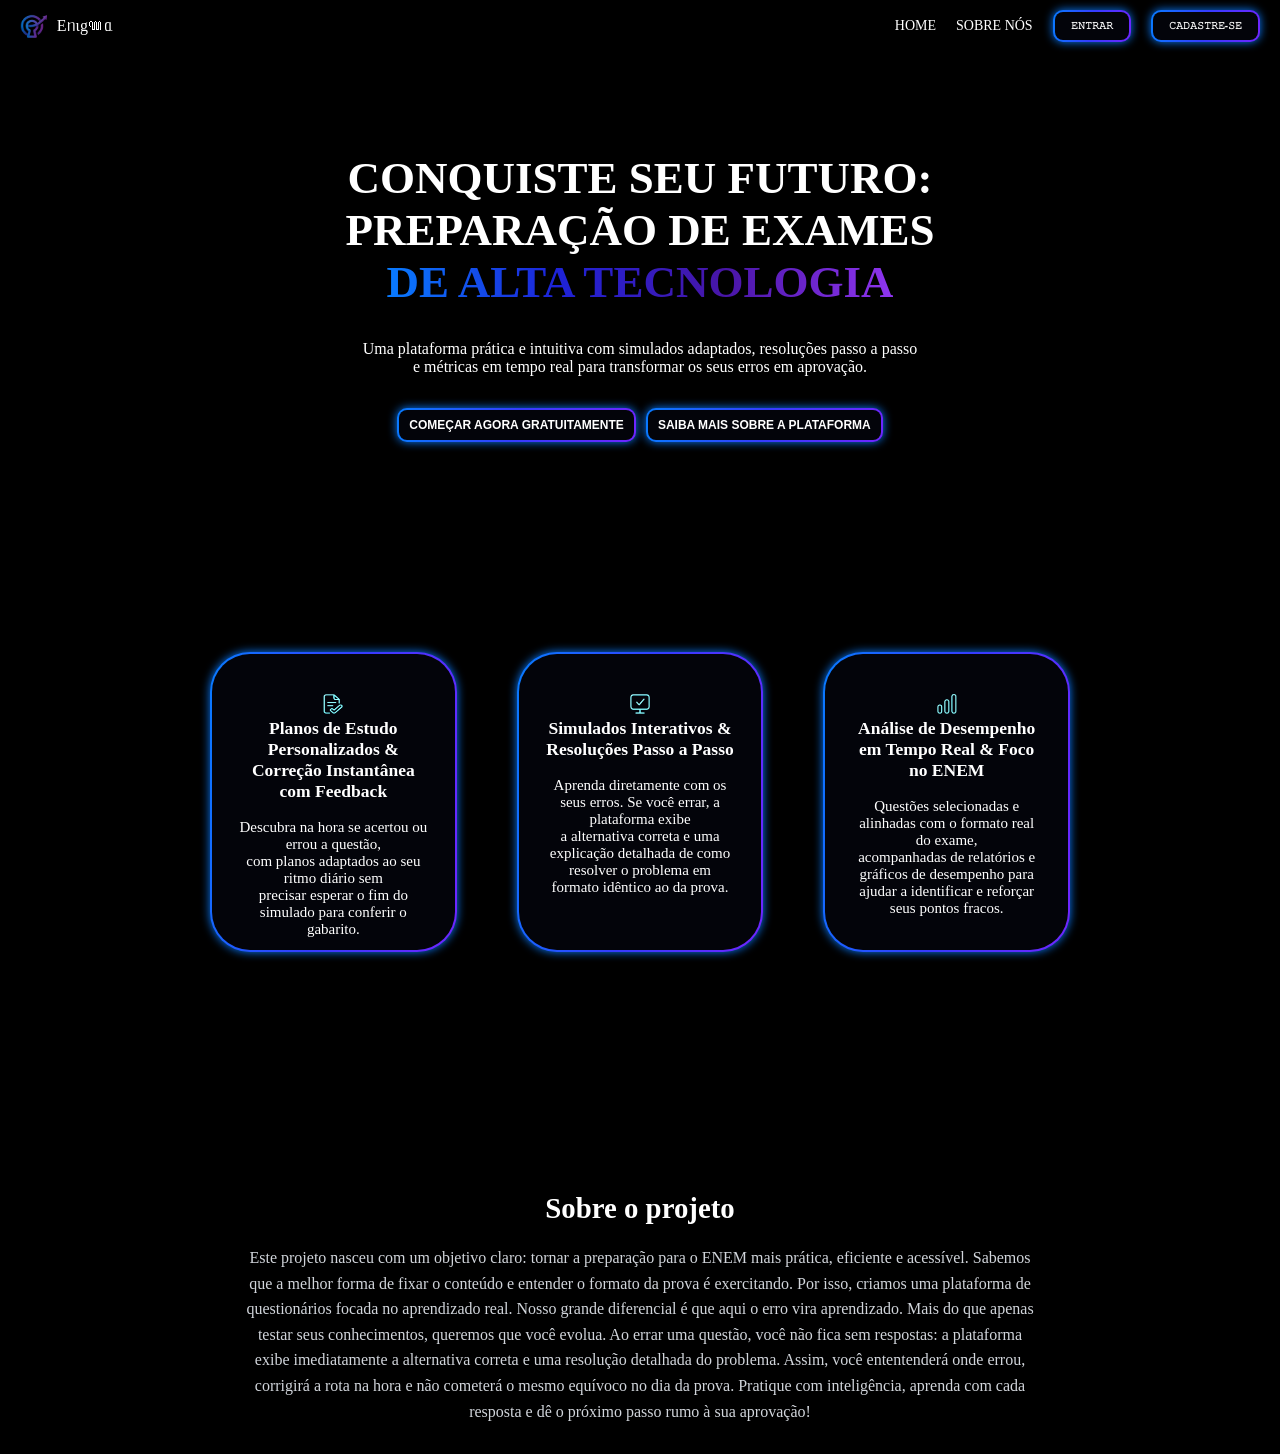
==== HTML/HOMESPACE/index.html @ b6069d38 "Meus commits e alterações no meu repositório próprio" ====
<!DOCTYPE html>
    <html lang ="PT-BR">
<head>
    
    <meta charset ="UTF-8">
    <title>Enigma</title>
<link rel="stylesheet" href="/CSS/style.css">
<link rel= "icon" type = "png" href="/ASSETS/ICONS/logo_Enigma.png">
</head>

<body>

<header class="navbar">
  <!-- Lado Esquerdo: Logo e Nome da Marca -->
  <div class="brand">
    <img id="logoEnigma" class="logoEnigma" src="/ASSETS/ICONS/logo_Enigma.png" alt="Logo Enigma">
    <span class="brand-name">Eᥒιg꧑ᥲ</span>
  </div>

  <!-- Lado Direito: Links e Botões de Ação -->
  <nav id="menu">
    <a class ="tamanho_h" href="/HTML/HOMESPACE/index.html">HOME</a>
    <a class ="tamanho_h"href="/HTML/HOMESPACE/PAGES/sobre.nos.html">SOBRE NÓS</a>
    <button id="btnEntrar" onclick="window.location.href='/HTML/HOMESPACE/PAGES/entrar.html'">𝙴𝙽𝚃𝚁𝙰𝚁</button>
    <button id="btnCadastrar" onclick="window.location.href='/HTML/HOMESPACE/PAGES/cadastrar.html'">𝙲𝙰𝙳𝙰𝚂𝚃𝚁𝙴-𝚂𝙴</button>
  </nav>
</header>


<div class = "espaco">
<h1>CONQUISTE SEU FUTURO:<br>
    PREPARAÇÃO DE EXAMES <br>
     <span class="colorText">DE ALTA TECNOLOGIA</span></h1>

<p>Uma plataforma prática e intuitiva com simulados adaptados, resoluções passo a passo <br>
    e métricas em tempo real para transformar os seus erros em aprovação.</p>

<div class="aling">
<button id = "btnComecar" class = "btnComecar" onclick="window.location.href='/HTML/HOMESPACE/PAGES/cadastrar.html'">COMEÇAR AGORA GRATUITAMENTE</button>
 
<button id = "btnSMais" class = "btnSMais" onclick="window.location.href='/HTML/HOMESPACE/PAGES/sbMais.html'"> SAIBA MAIS SOBRE A PLATAFORMA </button>
</div>
</div>

<div class = "main">
<div class = "card card1">
    <img src = "/ASSETS/IMAGES/Logo_Caderno.png" class = "Logo_Caderno">
<h3>Planos de Estudo Personalizados & Correção Instantânea com Feedback</h3>
     <br>
    Descubra na hora se acertou ou errou a questão,<br> 
    com planos adaptados ao seu ritmo diário sem <br> 
    precisar esperar o fim do simulado para conferir o gabarito.
</div>

<div class = "card card2">
    <img src = "/ASSETS/IMAGES/Logo_computador.png" class = "Logo_computador">
<h3>Simulados Interativos & Resoluções Passo a Passo</h3> 
<br>
 Aprenda diretamente com os seus erros. Se você errar, a plataforma exibe <br>
 a alternativa correta e uma explicação detalhada de como <br> 
 resolver o problema em formato idêntico ao da prova.
</div>

<div class = "card card3">
    <img src = "/ASSETS/IMAGES/Logo_desempenho.png" class = "Logo_desempenho">
<h3>Análise de Desempenho em Tempo Real & Foco no ENEM</h3> 
<br>
  Questões selecionadas e alinhadas com o formato real do exame,<br>
  acompanhadas de relatórios e gráficos de desempenho para <br>
  ajudar a identificar e reforçar seus pontos fracos.
</div>
</div>
<section id="id="HTML/HOMESPACE/PAGES/sbMais.html">
<div class="sobreP">
<h2>Sobre o projeto</h2>

<p class = text.center>Este projeto nasceu com um objetivo claro: tornar a preparação para o ENEM mais prática, eficiente e acessível. Sabemos que a melhor forma de fixar o conteúdo e entender o formato da prova é exercitando. Por isso, criamos uma plataforma de questionários focada no aprendizado real.

Nosso grande diferencial é que aqui o erro vira aprendizado. Mais do que apenas testar seus conhecimentos, queremos que você evolua. Ao errar uma questão, você não fica sem respostas: a plataforma exibe imediatamente a alternativa correta e uma resolução detalhada do problema. Assim, você ententenderá onde errou, corrigirá a rota na hora e não cometerá o mesmo equívoco no dia da prova.

Pratique com inteligência, aprenda com cada resposta e dê o próximo passo rumo à sua aprovação!</p>
</div>
</section>
</div>
<script src="/JS/script.js"></script>
</body>
</html>
---- CSS/style.css ----
*{
    margin:0;
    padding:0;
    box-sizing:border-box;
}

body{
    color: white;
    width:100vw;
    height:100vh;
    overflow:hidden;
    background:#09090b;
    background-color: #000000;
}
canvas {
    position:fixed;
    inset:0;
    width:100%;
    height:100%;
    z-index: -1;
    }
body {
    overflow-y: auto;
}
button {
    padding: 8px 10px;
    font-size: 1rem;
    border: none;
    border-radius: 30px;
    background: #ffffff;
    color: #09090b;
    font-weight: bold;
    cursor: pointer;
    transition: transform 0.2s ease;
    background-color: rgba(0,0,0,0.0);
    border-radius:10px;
    border: 1.5px solid #30E0FF ;
    color: rgb(206, 179, 247);
    font-size: 12px;
    
}

#btnComecar {
   border: 2px solid transparent;
    background: linear-gradient(100deg,  #03040a, #03040a) padding-box,
     linear-gradient(100deg,  #087bff, #353cff, #7025ff) border-box;
    color: white;
    filter: drop-shadow(0 0 5px #087bff);
}
#btnSMais {
    color: white;
    border: 2px solid transparent;
    background: linear-gradient(100deg,  #03040a, #03040a) padding-box,
     linear-gradient(100deg,  #087bff, #353cff, #7025ff) border-box;
    color: white;
    filter: drop-shadow(0 0 5px #087bff);
}
.colorText {
    background: linear-gradient(90deg, #087bff, #1d23d8, #4815a7, #8f35f0);
    -webkit-background-clip: text;
    -webkit-text-fill-color: transparent;
    display: inline-block;
    
}
 .logoEnigma {
      width:20px;
      height:20px;
 }

 #btnEntrar {
    font-size: 10px;
    border: 2px solid transparent;
    background: linear-gradient(100deg,  #03040a, #03040a) padding-box,
     linear-gradient(100deg,  #087bff, #353cff, #7025ff) border-box;
    color: white;
    filter: drop-shadow(0 0 5px #087bff);
 } 

 #btnCadastrar {
    font-size: 10px;
    border: 2px solid transparent;
    background: linear-gradient(100deg,  #03040a, #03040a) padding-box,
     linear-gradient(100deg,  #087bff, #353cff, #7025ff) border-box;
    color: white;
    filter: drop-shadow(0 0 5px #087bff);
 } 

 h1 {
    text-align: center;
    font-size:45px ;
    margin-top: 100px;
 }
 
 p {
    text-align: center;
 }
 
 
 h2 {
    
    text-align: center;
}
 
.text.center {
    text-align: center;
}

h3 {
    text-align: center;
}


.espaco {
    display: flex;
    flex-direction: column;
    gap:2rem;
}

.aling {
    display: flex;
    flex-direction: now;
    justify-content: center;
    gap: 10px;
}
.main {
    display: flex;
    justify-content: center;
    margin: 180px;
}
.card {
    width: 250px;
    height: 300px;
    background-color: rgba(0,0,0,0.4);
    margin: 30px;
    border-radius: 40px;
    padding: 40px 25px;
    text-align: center;
    font-size: 15px;
    border: 2px solid transparent;
    background: linear-gradient(100deg,  #03040a, #03040a) padding-box,
     linear-gradient(100deg,  #087bff, #353cff, #7025ff) border-box;
    color: white;
    filter: drop-shadow(0 0 5px #087bff);
}
}
h3 {
    margin-top: 20px;
}
    .Logo_Caderno {
        width: 20px;
        height: 20px;
    }
    .Logo_computador {
        width: 20px;
        height: 20px;
    }

    .Logo_desempenho {
        width: 20px;
        height: 20px;
    }
    /* Configuração da barra principal */
.navbar {
  display: flex;
  justify-content: space-between; /* Empurra a marca para a esquerda e o menu para a direita */
  align-items: center;            /* Alinha tudo verticalmente no centro */
  padding: 10px 20px;
  background-color:  rgba(0,0,0,0.2);         /* Cor de fundo opcional, mude se quiser */
}

/* Alinhamento do Logo + Texto do lado esquerdo */
.brand {
  display: flex;
  align-items: center;
  gap: 12px;                      /* Espaço entre a imagem e o texto "Enigma" */
  color: white;
}

.logoEnigma {
  height: 40px;                   /* Ajuste o tamanho da sua logo aqui */
  width: auto;
  display: block;
}
.brand-name {
  display: inline-flex;
  align-items: center;
  line-height: 1;         /* Reseta a altura da linha para não empurrar o texto para baixo */
}
                         

/* Alinhamento dos itens do menu no canto direito */
#menu {
  display: flex;
  align-items: center;
  gap: 20px;                      /* Espaço entre cada link e botão */
}

#menu a {
  color: white;
  text-decoration: none;
}

/* Estilização básica para os botões (opcional) */
#menu button {
  padding: 8px 16px;
  cursor: pointer;
}
/* Configuração da barra principal */
.navbar {
  display: flex;
  justify-content: space-between; /* Empurra a marca para a esquerda e o menu para a direita */
  align-items: center;            /* Alinha tudo verticalmente no centro */
  padding: 10px 20px;
  background-color:  rgba(0,0,0,0.0);       /* Cor de fundo opcional, mude se quiser */
}

/* Alinhamento do Logo + Texto do lado esquerdo */
.brand {
  display: flex;
  align-items: center;
  gap: 10px;                      /* Espaço entre a imagem e o texto "Enigma" */
  color: white;
}

.logoEnigma {
  height: 25px;                   /* Ajuste o tamanho da sua logo aqui */
  width: auto;
  object-fit: contain;
}

/* Alinhamento dos itens do menu no canto direito */
#menu {
  display: flex;
  align-items: center;
  gap: 20px;                      /* Espaço entre cada link e botão */
}

#menu a {
  color: white;
  text-decoration: none;
}

/* Estilização básica para os botões (opcional) */
#menu button {
  padding: 8px 16px;
  cursor: pointer;
}
.tamanho_h {
    font-size: 14px;
}

.background-decoration {
    position: absolute;
    top: 0;
    left: 0;
    width: 100%;
    height: 100%;
    pointer-events: none; /* Permite que os elementos abaixo sejam clicáveis */
    z-index: -1;
}
.Logo_3d_livroEsquerdo {
    width: 200px;
    height: 150px; 
    position: absolute;
    top: 70%;
    left: 8%;
    opacity: 0.5;
    filter: drop-shadow(0 0 15px #30E0FF);
}
.Logo_3d_livroEsquerdo{
    animation: float 7s ease-in-out infinite;
}
@keyframes float {
    0% {
        transform: translateY(0);
    }
    50% {
        transform: translateY(-15px);
    }
    100% {
        transform: translateY(0);
    }
}
.Logo_3d_colisaoEsquerda {
    width: 80px;
    height: 80px;
    position: absolute;
    top: 52%;
    left: 18%;
    opacity: 0.5;
    filter: drop-shadow(0 0 15px #30E0FF);
}
.Logo_3d_colisaoEsquerda{
    animation: float 7s ease-in-out infinite;
}
@keyframes float {
    0% {
        transform: translateY(0);
    }
    50% {
        transform: translateY(-15px);
    }
    100% {
        transform: translateY(0);
    }
}
.Logo_3d_estatistica {
    width: 140px;
    height: 140px;
    position: absolute;
    top: 37%;
    left: 6%;
    opacity: 0.5;
    filter: drop-shadow(0 0 15px #30E0FF);
}
.Logo_3d_estatistica{
    animation: float 7s ease-in-out infinite;
}
@keyframes float {
    0% {
        transform: translateY(0);
    }
    50% {
        transform: translateY(-15px);
    }
    100% {
        transform: translateY(0);
    }
}
.Logo_3d_cubo {
    width: 80px;
    height: 80px;
    position: absolute;
    top: 20%;
    left: 20%;
    opacity: 0.5;
    filter: drop-shadow(0 0 15px #30E0FF);
}  
.Logo_3d_cubo{
    animation: float 7s ease-in-out infinite;
}
@keyframes float {
    0% {
        transform: translateY(0);
    }
    50% {
        transform: translateY(-15px);
    }
    100% {
        transform: translateY(0);
    }
}
.Logo_3d_livroDireito {
    width: 250px;
    height: 180px;
    position: absolute;
    top: 60%;
    right: 6%;
    opacity: 0.5;
    filter: drop-shadow(0 0 15px #30E0FF);
}
.Logo_3d_livroDireito{
    animation: float 7s ease-in-out infinite;
}
@keyframes float {
    0% {
        transform: translateY(0);
    }
    50% {
        transform: translateY(-15px);
    }
    100% {
        transform: translateY(0);
    }
}
.Logo_3d_colisaoDireita {
    width: 120px;
    height: 100px;
    position: absolute;
    top: 45%;
    right: 8%;
    opacity: 0.5;
    filter: drop-shadow(0 0 15px #30E0FF);
}
.Logo_3d_colisaoDireita{
    animation: float 7s ease-in-out infinite;
}
@keyframes float {
    0% {
        transform: translateY(0);
    }
    50% {
        transform: translateY(-15px);
    }
    100% {
        transform: translateY(0);
    }
}
.Logo_3d_cristal {
    width: 120x;
    height: 100px;
    position: absolute;
    top: 23%;
    right: 16%;
    opacity: 0.5;
    filter: drop-shadow(0 0 15px #30E0FF);
}
.Logo_3d_cristal{
    animation: float 7s ease-in-out infinite;
}
@keyframes float {
    0% {
        transform: translateY(0);
    }
    50% {
        transform: translateY(-15px);
    }
    100% {
        transform: translateY(0);
    }
}

.sobreP {
    max-width: 850px;
    margin: 80px auto 0 auto;
    padding: 30px;
    text-align: center;
}
.sobreP h2 {
    font-size: 1.8rem;
    margin-bottom: 20px;
    color: #ffff;
}
.sobreP p {
    font-size: 1rem;
    line-height: 1.6;
    color:#d1d5db;
}

#menuEntrar {
  display: flex;
  align-items: center;
  gap: 20px;                      /* Espaço entre cada link e botão */
}

#menuEntrar a {
  color: white;
  text-decoration: none;
}

/* Estilização básica para os botões (opcional) */
#menuEntrar button {
  padding: 8px 16px;
  cursor: pointer;
}
#conteiner-entrar {
    position: relative;
    height: 200px;
    padding: 8px 10px;
}
#botoes1 {
    position: absolute;
    top: 150%;
    left: 43%;
    border-radius: 30px;
    padding: 8px 10px;
    background-color: rgba(0,0,0,0.0);
    border: 1.5px solid #30193f ;
}
#botoes2 {
    position: absolute;
    top: 170%;
    left: 43%;
    border-radius: 30px;
    padding: 8px 10px;
    background-color: rgba(0,0,0,0.0);
    border: 1.5px solid #30193f ;
}
.esSenha {
    position: absolute;
    top: 190%;
    left: 50%;
    border-radius: 30px; 
}

#btnEntrarLogin {
    position: absolute;
    top: 210%;
    left: 42.35%;
    border-radius: 30px;
    padding: 8px 100px;
    background-color:#30E0FF ;
    color: black;
    border: 1.5px solid black ;
}

.cardEntrar {   
    width: 250px;
    height: 300px;
    background-color: rgba(0,0,0,0.4);
    margin: 30px;
    border-radius: 40px;
    padding: 40px 25px;
    text-align: center;
    font-size: 15px;
    border: 2px solid transparent;
    background: linear-gradient(100deg,  #03040a, #03040a) padding-box,
     linear-gradient(100deg,  #087bff, #353cff, #7025ff) border-box;
    color: white;
    filter: drop-shadow(0 0 5px #087bff);
}
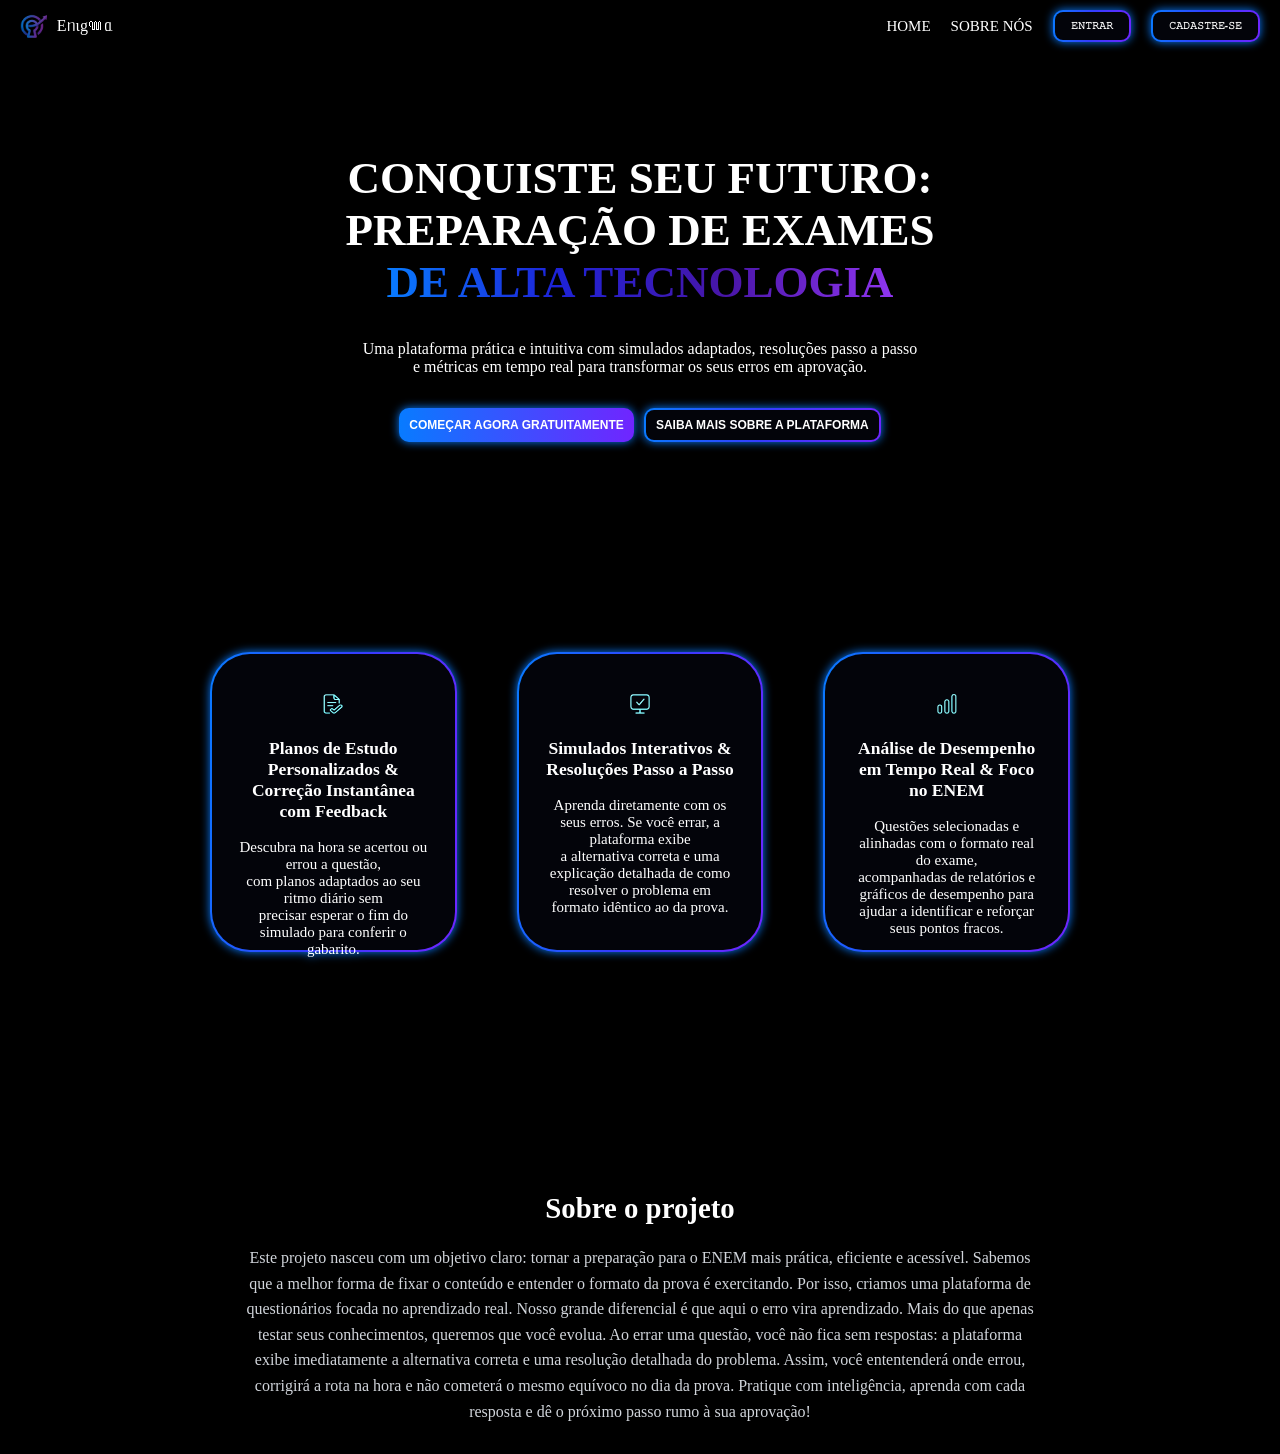
==== commit ac6abc09: "alteração" ====
--- a/HTML/HOMESPACE/index.html
+++ b/HTML/HOMESPACE/index.html
@@ -19,8 +19,8 @@
 
   <!-- Lado Direito: Links e Botões de Ação -->
   <nav id="menu">
-    <a class ="tamanho_h" href="/HTML/HOMESPACE/index.html">HOME</a>
-    <a class ="tamanho_h"href="/HTML/HOMESPACE/PAGES/sobre.nos.html">SOBRE NÓS</a>
+    <a class ="home" href="/HTML/HOMESPACE/index.html">HOME</a>
+    <a class ="sobrenos"href="/HTML/HOMESPACE/PAGES/sobre.nos.html">SOBRE NÓS</a>
     <button id="btnEntrar" onclick="window.location.href='/HTML/HOMESPACE/PAGES/entrar.html'">𝙴𝙽𝚃𝚁𝙰𝚁</button>
     <button id="btnCadastrar" onclick="window.location.href='/HTML/HOMESPACE/PAGES/cadastrar.html'">𝙲𝙰𝙳𝙰𝚂𝚃𝚁𝙴-𝚂𝙴</button>
   </nav>
--- a/CSS/style.css
+++ b/CSS/style.css
@@ -1,10 +1,14 @@
-
+/*/* ==========================================================================
+   1. CONFIGURAÇÕES GERAIS E RESETS
+   ========================================================================== */
+/* Zera margens e espaçamentos padrão de todos os elementos para padronizar o layout */
 *{
     margin:0;
     padding:0;
     box-sizing:border-box;
 }
 
+/* Estila o corpo da página: texto branco e fundo escuro (neon dark) */
 body{
     color: white;
     width:100vw;
@@ -13,16 +17,25 @@
     background:#09090b;
     background-color: #000000;
 }
+
+/* Canvas de fundo (usado para efeitos visuais/animações JS) */
 canvas {
     position:fixed;
     inset:0;
     width:100%;
     height:100%;
     z-index: -1;
-    }
+}
+
+/* Libera a rolagem vertical da página */
 body {
     overflow-y: auto;
 }
+
+/* ==========================================================================
+   2. ESTILIZAÇÃO GERAL DE BOTÕES E EFEITOS
+   ========================================================================== */
+/* Estilo base para os botões com borda neon ciano e texto roxo */
 button {
     padding: 8px 10px;
     font-size: 1rem;
@@ -38,16 +51,25 @@
     border: 1.5px solid #30E0FF ;
     color: rgb(206, 179, 247);
     font-size: 12px;
-    
-}
-
+    transition: all 0.3s ease;
+}
+
+/* Efeito ao passar o mouse por cima do botão (eleva o botão e brilha) */
+button:hover {
+    transform: translateY(-2px); /* Levanta o botão 2 pixels para cima */
+    box-shadow: 0 6px 20px  #7025ff; /* Aumenta a sombra neon */
+    filter: brightness(1.1); /* Deixa as cores 10% mais brilhantes */
+}
+
+/* Botão principal "Começar Agora" com gradiente azul/roxo */
 #btnComecar {
-   border: 2px solid transparent;
-    background: linear-gradient(100deg,  #03040a, #03040a) padding-box,
-     linear-gradient(100deg,  #087bff, #353cff, #7025ff) border-box;
+    border: none;
     color: white;
     filter: drop-shadow(0 0 5px #087bff);
-}
+    background: linear-gradient(90deg, #087bff, #7025ff);
+}
+
+/* Botão "Saiba Mais" com borda gradiente transparente */
 #btnSMais {
     color: white;
     border: 2px solid transparent;
@@ -56,18 +78,22 @@
     color: white;
     filter: drop-shadow(0 0 5px #087bff);
 }
+
+/* Classe para aplicar um gradiente colorido no texto */
 .colorText {
     background: linear-gradient(90deg, #087bff, #1d23d8, #4815a7, #8f35f0);
     -webkit-background-clip: text;
     -webkit-text-fill-color: transparent;
     display: inline-block;
-    
-}
+}
+
+/* Ícone de logo */
  .logoEnigma {
       width:20px;
       height:20px;
  }
 
+/* Botão Entrar do Menu */
  #btnEntrar {
     font-size: 10px;
     border: 2px solid transparent;
@@ -77,6 +103,7 @@
     filter: drop-shadow(0 0 5px #087bff);
  } 
 
+/* Botão Cadastrar do Menu */
  #btnCadastrar {
     font-size: 10px;
     border: 2px solid transparent;
@@ -86,6 +113,9 @@
     filter: drop-shadow(0 0 5px #087bff);
  } 
 
+/* ==========================================================================
+   3. TIPOGRAFIA E ALINHAMENTO
+   ========================================================================== */
  h1 {
     text-align: center;
     font-size:45px ;
@@ -96,9 +126,7 @@
     text-align: center;
  }
  
- 
  h2 {
-    
     text-align: center;
 }
  
@@ -110,24 +138,32 @@
     text-align: center;
 }
 
-
+/* Espaçamento vertical entre blocos */
 .espaco {
     display: flex;
     flex-direction: column;
     gap:2rem;
 }
 
+/* Alinhamento horizontal de elementos (ex: botões principais) */
 .aling {
     display: flex;
     flex-direction: now;
     justify-content: center;
     gap: 10px;
 }
+
+/* ==========================================================================
+   4. SEÇÃO DOS CARDS DE RECURSOS
+   ========================================================================== */
+/* Container dos 3 cards explicativos */
 .main {
     display: flex;
     justify-content: center;
     margin: 180px;
 }
+
+/* Estilo individual de cada Card com brilho neon nas bordas */
 .card {
     width: 250px;
     height: 300px;
@@ -143,57 +179,91 @@
     color: white;
     filter: drop-shadow(0 0 5px #087bff);
 }
-}
+
 h3 {
     margin-top: 20px;
 }
-    .Logo_Caderno {
-        width: 20px;
-        height: 20px;
-    }
-    .Logo_computador {
-        width: 20px;
-        height: 20px;
-    }
-
-    .Logo_desempenho {
-        width: 20px;
-        height: 20px;
-    }
-    /* Configuração da barra principal */
+
+/* Tamanho dos ícones dentro dos cards */
+.Logo_Caderno, .Logo_computador, .Logo_desempenho {
+    width: 20px;
+    height: 20px;
+}
+
+/* ==========================================================================
+   5. BARRA DE NAVEGAÇÃO (NAVBAR)
+   ========================================================================== */
 .navbar {
   display: flex;
   justify-content: space-between; /* Empurra a marca para a esquerda e o menu para a direita */
   align-items: center;            /* Alinha tudo verticalmente no centro */
   padding: 10px 20px;
-  background-color:  rgba(0,0,0,0.2);         /* Cor de fundo opcional, mude se quiser */
+  background-color:  rgba(0,0,0,0.2);
 }
 
 /* Alinhamento do Logo + Texto do lado esquerdo */
+.brand { 
+  display: flex;
+  align-items: center;
+  gap: 12px;
+  color: white;
+}
+
+.logoEnigma {
+  height: 40px;
+  width: auto;
+  display: block;
+}
+
+.brand-name {
+  display: inline-flex;
+  align-items: center;
+  line-height: 1;
+}
+
+/* Menu de navegação no lado direito */
+#menu {
+  display: flex;
+  align-items: center;
+  gap: 20px;
+}
+
+#menu a, #menuEntrar a {
+  color: white;
+  text-decoration: none;
+  transition: color 0.3s ease;
+  font-size: 15px;
+}
+
+#menu a:hover, #menuEntrar a:hover {
+  color: #7025ff;
+}
+
+#menu button {
+  padding: 8px 16px;
+  cursor: pointer;
+}
+
+/* Reafirmação de estilos da Navbar transparente */
+.navbar {
+  display: flex;
+  justify-content: space-between;
+  align-items: center;
+  padding: 10px 20px;
+  background-color:  rgba(0,0,0,0.0);
+}
+
 .brand {
   display: flex;
   align-items: center;
-  gap: 12px;                      /* Espaço entre a imagem e o texto "Enigma" */
+  gap: 10px;
   color: white;
 }
 
 .logoEnigma {
-  height: 40px;                   /* Ajuste o tamanho da sua logo aqui */
+  height: 25px;
   width: auto;
-  display: block;
-}
-.brand-name {
-  display: inline-flex;
-  align-items: center;
-  line-height: 1;         /* Reseta a altura da linha para não empurrar o texto para baixo */
-}
-                         
-
-/* Alinhamento dos itens do menu no canto direito */
-#menu {
-  display: flex;
-  align-items: center;
-  gap: 20px;                      /* Espaço entre cada link e botão */
+  object-fit: contain;
 }
 
 #menu a {
@@ -201,64 +271,24 @@
   text-decoration: none;
 }
 
-/* Estilização básica para os botões (opcional) */
-#menu button {
-  padding: 8px 16px;
-  cursor: pointer;
-}
-/* Configuração da barra principal */
-.navbar {
-  display: flex;
-  justify-content: space-between; /* Empurra a marca para a esquerda e o menu para a direita */
-  align-items: center;            /* Alinha tudo verticalmente no centro */
-  padding: 10px 20px;
-  background-color:  rgba(0,0,0,0.0);       /* Cor de fundo opcional, mude se quiser */
-}
-
-/* Alinhamento do Logo + Texto do lado esquerdo */
-.brand {
-  display: flex;
-  align-items: center;
-  gap: 10px;                      /* Espaço entre a imagem e o texto "Enigma" */
-  color: white;
-}
-
-.logoEnigma {
-  height: 25px;                   /* Ajuste o tamanho da sua logo aqui */
-  width: auto;
-  object-fit: contain;
-}
-
-/* Alinhamento dos itens do menu no canto direito */
-#menu {
-  display: flex;
-  align-items: center;
-  gap: 20px;                      /* Espaço entre cada link e botão */
-}
-
-#menu a {
-  color: white;
-  text-decoration: none;
-}
-
-/* Estilização básica para os botões (opcional) */
-#menu button {
-  padding: 8px 16px;
-  cursor: pointer;
-}
 .tamanho_h {
     font-size: 14px;
 }
 
+/* ==========================================================================
+   6. DECORAÇÕES E ELEMENTOS FLUTUANTES EN 3D
+   ========================================================================== */
 .background-decoration {
     position: absolute;
     top: 0;
     left: 0;
     width: 100%;
     height: 100%;
-    pointer-events: none; /* Permite que os elementos abaixo sejam clicáveis */
+    pointer-events: none; /* Permite clicar nos elementos por baixo */
     z-index: -1;
 }
+
+/* Elementos flutuantes na tela com animação de subida e descida */
 .Logo_3d_livroEsquerdo {
     width: 200px;
     height: 150px; 
@@ -267,21 +297,16 @@
     left: 8%;
     opacity: 0.5;
     filter: drop-shadow(0 0 15px #30E0FF);
-}
-.Logo_3d_livroEsquerdo{
     animation: float 7s ease-in-out infinite;
 }
+
+/* Animação Keyframes para efeito de flutuação */
 @keyframes float {
-    0% {
-        transform: translateY(0);
-    }
-    50% {
-        transform: translateY(-15px);
-    }
-    100% {
-        transform: translateY(0);
-    }
-}
+    0% { transform: translateY(0); }
+    50% { transform: translateY(-15px); }
+    100% { transform: translateY(0); }
+}
+
 .Logo_3d_colisaoEsquerda {
     width: 80px;
     height: 80px;
@@ -290,21 +315,9 @@
     left: 18%;
     opacity: 0.5;
     filter: drop-shadow(0 0 15px #30E0FF);
-}
-.Logo_3d_colisaoEsquerda{
     animation: float 7s ease-in-out infinite;
 }
-@keyframes float {
-    0% {
-        transform: translateY(0);
-    }
-    50% {
-        transform: translateY(-15px);
-    }
-    100% {
-        transform: translateY(0);
-    }
-}
+
 .Logo_3d_estatistica {
     width: 140px;
     height: 140px;
@@ -313,21 +326,9 @@
     left: 6%;
     opacity: 0.5;
     filter: drop-shadow(0 0 15px #30E0FF);
-}
-.Logo_3d_estatistica{
     animation: float 7s ease-in-out infinite;
 }
-@keyframes float {
-    0% {
-        transform: translateY(0);
-    }
-    50% {
-        transform: translateY(-15px);
-    }
-    100% {
-        transform: translateY(0);
-    }
-}
+
 .Logo_3d_cubo {
     width: 80px;
     height: 80px;
@@ -336,21 +337,9 @@
     left: 20%;
     opacity: 0.5;
     filter: drop-shadow(0 0 15px #30E0FF);
+    animation: float 7s ease-in-out infinite;
 }  
-.Logo_3d_cubo{
-    animation: float 7s ease-in-out infinite;
-}
-@keyframes float {
-    0% {
-        transform: translateY(0);
-    }
-    50% {
-        transform: translateY(-15px);
-    }
-    100% {
-        transform: translateY(0);
-    }
-}
+
 .Logo_3d_livroDireito {
     width: 250px;
     height: 180px;
@@ -359,21 +348,9 @@
     right: 6%;
     opacity: 0.5;
     filter: drop-shadow(0 0 15px #30E0FF);
-}
-.Logo_3d_livroDireito{
     animation: float 7s ease-in-out infinite;
 }
-@keyframes float {
-    0% {
-        transform: translateY(0);
-    }
-    50% {
-        transform: translateY(-15px);
-    }
-    100% {
-        transform: translateY(0);
-    }
-}
+
 .Logo_3d_colisaoDireita {
     width: 120px;
     height: 100px;
@@ -382,21 +359,9 @@
     right: 8%;
     opacity: 0.5;
     filter: drop-shadow(0 0 15px #30E0FF);
-}
-.Logo_3d_colisaoDireita{
     animation: float 7s ease-in-out infinite;
 }
-@keyframes float {
-    0% {
-        transform: translateY(0);
-    }
-    50% {
-        transform: translateY(-15px);
-    }
-    100% {
-        transform: translateY(0);
-    }
-}
+
 .Logo_3d_cristal {
     width: 120x;
     height: 100px;
@@ -405,33 +370,25 @@
     right: 16%;
     opacity: 0.5;
     filter: drop-shadow(0 0 15px #30E0FF);
-}
-.Logo_3d_cristal{
     animation: float 7s ease-in-out infinite;
 }
-@keyframes float {
-    0% {
-        transform: translateY(0);
-    }
-    50% {
-        transform: translateY(-15px);
-    }
-    100% {
-        transform: translateY(0);
-    }
-}
-
+
+/* ==========================================================================
+   7. SEÇÃO "SOBRE O PROJETO"
+   ========================================================================== */
 .sobreP {
     max-width: 850px;
     margin: 80px auto 0 auto;
     padding: 30px;
     text-align: center;
 }
+
 .sobreP h2 {
     font-size: 1.8rem;
     margin-bottom: 20px;
     color: #ffff;
 }
+
 .sobreP p {
     font-size: 1rem;
     line-height: 1.6;
@@ -441,7 +398,7 @@
 #menuEntrar {
   display: flex;
   align-items: center;
-  gap: 20px;                      /* Espaço entre cada link e botão */
+  gap: 20px;
 }
 
 #menuEntrar a {
@@ -449,64 +406,257 @@
   text-decoration: none;
 }
 
-/* Estilização básica para os botões (opcional) */
 #menuEntrar button {
   padding: 8px 16px;
   cursor: pointer;
 }
+
+/* ==========================================================================
+   8. TELA DE LOGIN (ENTRAR)
+   ========================================================================== */
 #conteiner-entrar {
+    display: flex;
+    justify-content: center;
+    align-items: center;
+    min-height: calc(100vh - 80px);
+    padding: 20px;
+}
+
+/* Card central com efeito Glassmorphism (vidro fosco) */
+.cardEntrar {   
+    width: 100%;
+    max-width: 420px;
+    background: rgba(10, 10, 18, 0.65);
+    backdrop-filter: blur(12px);
+    -webkit-backdrop-filter: blur(12px);
+    border-radius: 24px;
+    padding: 40px 30px;
+    text-align: center;
+    box-shadow: 0 8px 32px 0 rgba(0, 0, 0, 0.5),
+                0 0 15px rgba(8, 123, 255, 0.2);
+    border: 1px solid rgba(112, 37, 255, 0.3);
     position: relative;
-    height: 200px;
-    padding: 8px 10px;
-}
-#botoes1 {
-    position: absolute;
-    top: 150%;
-    left: 43%;
-    border-radius: 30px;
-    padding: 8px 10px;
-    background-color: rgba(0,0,0,0.0);
-    border: 1.5px solid #30193f ;
-}
-#botoes2 {
-    position: absolute;
-    top: 170%;
-    left: 43%;
-    border-radius: 30px;
-    padding: 8px 10px;
-    background-color: rgba(0,0,0,0.0);
-    border: 1.5px solid #30193f ;
-}
+}
+
+.bemVindo {
+    color: #ffffff;
+    font-size: 37px;
+}
+
+.cardEntrar h1 {
+    font-size: 2.2rem;
+    margin-top: 0;
+    margin-bottom: 25px;
+    background: linear-gradient(90deg, #30E0FF, #7025ff);
+    -webkit-background-clip: text;
+    -webkit-text-fill-color: transparent;
+    font-weight: 700;
+    letter-spacing: 1px;
+}
+
+.login-form {
+    display: flex;
+    flex-direction: column;
+    gap: 16px;
+}
+
+/* Campos de entrada de texto e senha */
+.login-form input[type="text"],
+.login-form input[type="password"] {
+    width: 100%;
+    padding: 14px 18px;
+    border-radius: 12px;
+    background: rgba(255, 255, 255, 0.05);
+    border: 1.5px solid rgba(112, 37, 255, 0.4);
+    color: #ffffff;
+    font-size: 0.95rem;
+    outline: none;
+    transition: all 0.3s ease;
+}
+
+.login-form input:focus {
+    border-color: #30E0FF;
+    background: rgba(255, 255, 255, 0.08);
+    box-shadow: 0 0 12px rgba(48, 224, 255, 0.3);
+}
+
+.login-form input::placeholder {
+    color: #8a8a9e;
+}
+
 .esSenha {
-    position: absolute;
-    top: 190%;
-    left: 50%;
-    border-radius: 30px; 
+    display: block;
+    text-align: right;
+    font-size: 0.85rem;
+    color: #a0a0c0;
+    text-decoration: none;
+    margin-top: -4px;
+    margin-bottom: 8px;
+    transition: color 0.2s ease;
+}
+
+.esSenha:hover {
+    color: #30E0FF;
+    text-decoration: underline;
 }
 
 #btnEntrarLogin {
-    position: absolute;
-    top: 210%;
-    left: 42.35%;
-    border-radius: 30px;
-    padding: 8px 100px;
-    background-color:#30E0FF ;
-    color: black;
-    border: 1.5px solid black ;
-}
-
-.cardEntrar {   
-    width: 250px;
-    height: 300px;
-    background-color: rgba(0,0,0,0.4);
-    margin: 30px;
-    border-radius: 40px;
-    padding: 40px 25px;
-    text-align: center;
-    font-size: 15px;
-    border: 2px solid transparent;
-    background: linear-gradient(100deg,  #03040a, #03040a) padding-box,
-     linear-gradient(100deg,  #087bff, #353cff, #7025ff) border-box;
-    color: white;
-    filter: drop-shadow(0 0 5px #087bff);
+    width: 100%;
+    padding: 14px;
+    border-radius: 12px;
+    background: linear-gradient(90deg, #087bff, #7025ff);
+    color: #ffffff;
+    font-weight: 600;
+    font-size: 1rem;
+    border: none;
+    cursor: pointer;
+    box-shadow: 0 4px 15px rgba(8, 123, 255, 0.4);
+    transition: transform 0.2s ease, box-shadow 0.2s ease, filter 0.2s ease;
+}
+
+#btnEntrarLogin:hover {
+    transform: translateY(-2px);
+    box-shadow: 0 6px 20px rgba(48, 224, 255, 0.5);
+    filter: brightness(1.1);
+}
+
+#btnEntrarLogin:active {
+    transform: translateY(0);
+}
+
+#rodape {
+    margin-top: 25px;
+    padding-top: 15px;
+    border-top: 1px solid rgba(255, 255, 255, 0.08);
+    font-size: 0.9rem;
+    color: #b0b0c0;
+}
+
+#rodape .color {
+    color: #30E0FF;
+    text-decoration: none;
+    font-weight: bold;
+    transition: color 0.2s ease;
+}
+
+#rodape .color:hover {
+    color: #7025ff;
+    text-decoration: underline;
+}
+
+/* ==========================================================================
+   9. TELA DE CADASTRO
+   ========================================================================== */
+#conteiner-cadastrar {
+    display: flex;
+    justify-content: center;
+    align-items: center;
+    min-height: calc(100vh - 80px);
+    padding: 20px;
+}
+
+.cardCadastrar {   
+    width: 100%;
+    max-width: 440px;
+    background: rgba(10, 10, 18, 0.65);
+    backdrop-filter: blur(12px);
+    -webkit-backdrop-filter: blur(12px);
+    border-radius: 24px;
+    padding: 35px 30px;
+    text-align: center;
+    box-shadow: 0 8px 32px 0 rgba(0, 0, 0, 0.5),
+                0 0 15px rgba(112, 37, 255, 0.2);
+    border: 1px solid rgba(112, 37, 255, 0.3);
+}
+
+.cardCadastrar h1 {
+    font-size: 2.2rem;
+    margin-top: 0;
+    margin-bottom: 6px;
+    background: linear-gradient(90deg, #30E0FF, #7025ff);
+    -webkit-background-clip: text;
+    -webkit-text-fill-color: transparent;
+    font-weight: 700;
+    letter-spacing: 1px;
+}
+
+.subtitulo-cadastro {
+    font-size: 0.85rem;
+    color: #a0a0c0;
+    margin-bottom: 22px;
+}
+
+.cadastro-form {
+    display: flex;
+    flex-direction: column;
+    gap: 14px;
+}
+
+.cadastro-form input[type="text"],
+.cadastro-form input[type="email"],
+.cadastro-form input[type="password"] {
+    width: 100%;
+    padding: 13px 18px;
+    border-radius: 12px;
+    background: rgba(255, 255, 255, 0.05);
+    border: 1.5px solid rgba(112, 37, 255, 0.4);
+    color: #ffffff;
+    font-size: 0.95rem;
+    outline: none;
+    transition: all 0.3s ease;
+}
+
+.cadastro-form input:focus {
+    border-color: #30E0FF;
+    background: rgba(255, 255, 255, 0.08);
+    box-shadow: 0 0 12px rgba(48, 224, 255, 0.3);
+}
+
+.cadastro-form input::placeholder {
+    color: #8a8a9e;
+}
+
+#btnFinalizarCadastro {
+    width: 100%;
+    padding: 14px;
+    margin-top: 8px;
+    border-radius: 12px;
+    background: linear-gradient(90deg, #087bff, #7025ff);
+    color: #ffffff;
+    font-weight: 600;
+    font-size: 1rem;
+    border: none;
+    cursor: pointer;
+    box-shadow: 0 4px 15px rgba(112, 37, 255, 0.4);
+    transition: transform 0.2s ease, box-shadow 0.2s ease, filter 0.2s ease;
+}
+
+#btnFinalizarCadastro:hover {
+    transform: translateY(-2px);
+    box-shadow: 0 6px 20px rgba(48, 224, 255, 0.5);
+    filter: brightness(1.1);
+}
+
+#btnFinalizarCadastro:active {
+    transform: translateY(0);
+}
+
+#rodape-cadastro {
+    margin-top: 22px;
+    padding-top: 15px;
+    border-top: 1px solid rgba(255, 255, 255, 0.08);
+    font-size: 0.9rem;
+    color: #b0b0c0;
+}
+
+#rodape-cadastro .color {
+    color: #30E0FF;
+    text-decoration: none;
+    font-weight: bold;
+    transition: color 0.2s ease;
+}
+
+#rodape-cadastro .color:hover {
+    color: #7025ff;
+    text-decoration: underline;
 }
